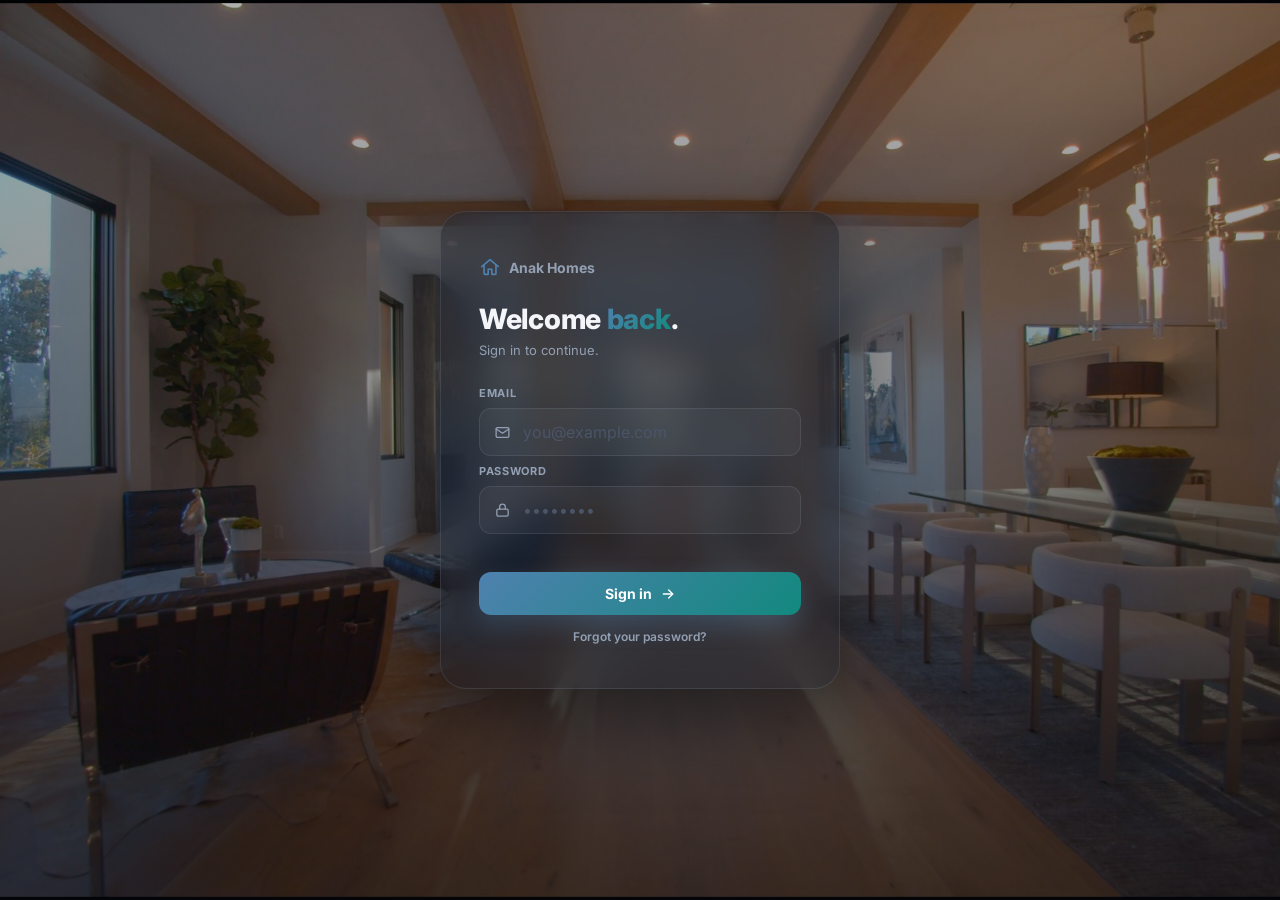
==== bookings.html @ 88d4840d "Bookings: commas while typing, status filter, 'Date booked' sort labels; dashboard: + add booking bu" ====
<!DOCTYPE html>
<html lang="en" class="auth-checking">
<head>
<meta charset="UTF-8">
<meta name="viewport" content="width=device-width, initial-scale=1.0, viewport-fit=cover">
<meta name="theme-color" content="#000000">
<title>Anak Homes — Bookings</title>
<link rel="preconnect" href="https://fonts.googleapis.com">
<link rel="preconnect" href="https://fonts.gstatic.com" crossorigin>
<link href="https://fonts.googleapis.com/css2?family=Outfit:wght@300..700&display=swap" rel="stylesheet">
<link rel="stylesheet" href="app.css?v=10">
</head>
<body>

<div class="grain" aria-hidden="true"></div>

<header class="topbar">
  <div class="topbar-beam" aria-hidden="true"></div>
  <a class="brand" href="index.html">
    <span class="brand-mark"><svg viewBox="0 0 24 24" aria-hidden="true"><path d="M3 11.5 12 4l9 7.5"/><path d="M5.5 10v9a1 1 0 0 0 1 1H10v-5.5h4V20h3.5a1 1 0 0 0 1-1v-9"/></svg></span>
    <span class="brand-text">Anak Homes</span>
  </a>
  <nav class="tnav" aria-label="Main">
    <a href="index.html">Dashboard</a>
    <a href="bookings.html" class="active" aria-current="page">Bookings</a>
    <a href="host.html">Hosts</a>
  </nav>
  <div class="topbar-right">
    <div class="profile">
      <button class="profile-btn" type="button" id="profileBtn" aria-haspopup="menu" aria-expanded="false" aria-controls="profileMenu">
        <span class="avatar" aria-hidden="true">A</span>
        <span class="profile-text"><span class="profile-role">Owner</span><span class="profile-name">Anak</span></span>
        <svg class="chev" viewBox="0 0 24 24" aria-hidden="true"><path d="M7 10l5 5 5-5"/></svg>
      </button>
      <div class="profile-menu" id="profileMenu" role="menu" hidden>
        <a href="settings.html" role="menuitem">Settings</a>
        <a href="#" role="menuitem" id="signOutLink">Sign out</a>
      </div>
    </div>
  </div>
</header>

<main class="page">
  <header class="page-head appear">
    <h1>Bookings</h1>
  </header>

    <div class="page-toolbar">
      <select class="sort-select" id="sortSelect" aria-label="Sort bookings by">
        <option value="checkin-asc">Sort: Check-in (upcoming first)</option>
        <option value="added-desc">Sort: Date booked (newest first)</option>
        <option value="added-asc">Sort: Date booked (oldest first)</option>
        <option value="guest-az">Sort: Guest name (A–Z)</option>
        <option value="amount-desc">Sort: Amount (highest first)</option>
      </select>
      <div id="monthPicker"></div>
      <label class="btn-secondary file-btn" for="importBookingsInput">
        Import from Excel (.xlsx)
        <input type="file" id="importBookingsInput" accept=".xlsx,application/vnd.openxmlformats-officedocument.spreadsheetml.sheet" hidden>
      </label>
      <button type="button" class="btn-primary" id="addBookingBtn">+ Add booking</button>
    </div>

    <div class="settings-note" id="importNote"></div>

    <div class="card" id="bookingsCard">
      <div class="card-header">
        <h2 id="tableMonthLabel">Bookings</h2>
        <div class="filter-pills" id="statusFilters" role="group" aria-label="Show bookings">
          <button type="button" class="filter-pill active" data-filter="all" aria-pressed="true">All</button>
          <button type="button" class="filter-pill" data-filter="ACTIVE" aria-pressed="false">Active</button>
          <button type="button" class="filter-pill" data-filter="UPCOMING" aria-pressed="false">Upcoming</button>
          <button type="button" class="filter-pill" data-filter="COMPLETED" aria-pressed="false">Completed</button>
          <button type="button" class="filter-pill" data-filter="DIDN'T STAY" aria-pressed="false">Didn't show up</button>
        </div>
        <button type="button" class="expand-toggle" id="expandBookingsBtn" title="Expand to full screen" aria-label="Expand to full screen">
          <svg class="expand-icon" viewBox="0 0 24 24" fill="none" stroke="currentColor" stroke-width="2" stroke-linecap="round" stroke-linejoin="round">
            <path d="M8 3H5a2 2 0 0 0-2 2v3M16 3h3a2 2 0 0 1 2 2v3M21 16v3a2 2 0 0 1-2 2h-3M8 21H5a2 2 0 0 1-2-2v-3"/>
          </svg>
          <svg class="shrink-icon" viewBox="0 0 24 24" fill="none" stroke="currentColor" stroke-width="2" stroke-linecap="round" stroke-linejoin="round" hidden>
            <path d="M9 3v4a2 2 0 0 1-2 2H3M15 3v4a2 2 0 0 0 2 2h4M21 15h-4a2 2 0 0 0-2 2v4M3 15h4a2 2 0 0 1 2 2v4"/>
          </svg>
        </button>
      </div>

      <div class="totals-panel" id="totalsPanel"></div>

      <div class="table-wrap">
        <table>
          <thead>
            <tr>
              <th>ID</th><th>Date booked</th><th>Guest</th><th>Apartment</th>
              <th>Check-in</th><th>Check-out</th><th>Total price</th><th>Host share</th>
              <th>Commission</th><th>Amount paid</th><th>Remaining</th><th>Host paid</th>
              <th>Status</th><th></th>
            </tr>
          </thead>
          <tbody id="bookingsTableBody"></tbody>
        </table>
      </div>
    </div>

</main>

<nav class="tabbar" aria-label="Main">
  <a href="index.html"><svg viewBox="0 0 24 24" aria-hidden="true"><rect x="3.5" y="3.5" width="7" height="7" rx="2"/><rect x="13.5" y="3.5" width="7" height="7" rx="2"/><rect x="3.5" y="13.5" width="7" height="7" rx="2"/><rect x="13.5" y="13.5" width="7" height="7" rx="2"/></svg><span>Dashboard</span></a>
  <a href="bookings.html" class="active" aria-current="page"><svg viewBox="0 0 24 24" aria-hidden="true"><rect x="3.5" y="5" width="17" height="15.5" rx="3"/><path d="M3.5 10h17M8 3v4M16 3v4"/><path d="M9 14.5l2 2 4-4"/></svg><span>Bookings</span></a>
  <a href="host.html"><svg viewBox="0 0 24 24" aria-hidden="true"><circle cx="12" cy="8" r="3.6"/><path d="M4.5 20a7.5 7.5 0 0 1 15 0"/></svg><span>Hosts</span></a>
  <a href="settings.html"><svg viewBox="0 0 24 24" aria-hidden="true"><path d="M4 7h9M17 7h3M4 17h3M11 17h9"/><circle cx="15" cy="7" r="2"/><circle cx="9" cy="17" r="2"/></svg><span>Settings</span></a>
</nav>

<!-- Add / Edit booking modal -->
<div class="modal-overlay" id="bookingModalOverlay">
  <div class="modal-card modal-card-wide">
    <div class="modal-header">
      <h2 id="modalTitle">Add booking</h2>
      <button type="button" class="modal-close" id="modalClose" aria-label="Close">&times;</button>
    </div>
    <form id="bookingForm">
      <div class="form-row two-col">
        <label>Guest name
          <input type="text" id="fGuest" required>
        </label>
        <label>Booking ID
          <input type="text" id="fId" readonly>
        </label>
      </div>
      <div class="form-row">
        <label>Date booked
          <input type="date" id="fDateBooked" required>
        </label>
      </div>
      <div class="form-row">
        <label>Apartment
          <input type="text" id="fApartment" list="apartmentSuggestions" autocomplete="off" placeholder="e.g. Masaki, Mikocheni 4, 108" required>
          <datalist id="apartmentSuggestions"></datalist>
        </label>
      </div>
      <div class="form-row two-col">
        <label>Check-in
          <input type="date" id="fCheckin" required>
        </label>
        <label>Check-out
          <input type="date" id="fCheckout" required>
        </label>
      </div>
      <div class="form-row two-col">
        <label>Total price (TZS)
          <input type="text" id="fTotal" inputmode="numeric" autocomplete="off" data-money required>
        </label>
        <label>Amount paid (TZS)
          <input type="text" id="fAmountPaid" inputmode="numeric" autocomplete="off" data-money required>
        </label>
      </div>
      <div class="form-row two-col">
        <label>Host share (TZS)
          <input type="text" id="fHostShare" inputmode="numeric" autocomplete="off" data-money>
        </label>
        <label>Commission (TZS)
          <input type="text" id="fCommission" inputmode="numeric" autocomplete="off" data-money>
        </label>
      </div>
      <div class="form-row two-col">
        <label>Remaining (TZS)
          <input type="text" id="fRemaining" inputmode="numeric" autocomplete="off" data-money>
        </label>
        <label>Host paid (TZS)
          <input type="text" id="fHostPaid" autocomplete="off" data-money data-money-plus placeholder="e.g. 225,000 or 225,000+185,000">
        </label>
      </div>
      <div class="form-row">
        <label class="checkbox-row">
          <input type="checkbox" id="fNoShow">
          Guest didn't show up
        </label>
      </div>
      <p class="form-hint">Status (Upcoming / Active / Completed) is set automatically from today's date vs. check-in and check-out — only a no-show needs to be flagged by hand.</p>
      <p class="form-hint">Host share and commission auto-fill at 90% / 10% of the total price — edit them if a booking needs a different split.</p>
      <div class="form-actions">
        <button type="button" class="btn-secondary" id="modalCancel">Cancel</button>
        <button type="submit" class="btn-primary">Save booking</button>
      </div>
    </form>
  </div>
</div>

<script src="supabase.min.js"></script>
<script src="supabaseClient.js?v=2"></script>
<script src="xlsx.mini.min.js"></script>
<script src="data.js?v=4"></script>
<script src="auth.js?v=2"></script>
<script src="shell.js?v=1"></script>
<script src="monthpicker.js?v=1"></script>
<script src="bookings.js?v=14"></script>
</body>
</html>
---- app.css ----
/* ---------- Anak Homes: Bookings / Hosts / Settings ----------
   Same black + gold world as the dashboard (dashboard.css): sticky top bar
   with the nav pill, Apple-Music-style tab bar on phones, smoked-glass
   cards with gold edges. Self-contained — these pages load only this
   file, not style.css. Class names match what bookings.js / host.js /
   settings.js generate. */

:root{
  --card:#0f0f0f;--card-2:#151515;--line:rgba(255,255,255,.07);
  --ink:#f4f1ea;--ink-2:#c9c4b8;--ink-3:#8e897f;
  --gold:#D2A059;--gold-bright:#F3D9A4;--gold-deep:#8C6531;
  --up:#7fc79a;--down:#e08a7a;--blue:#8fc1f0;
}
html.auth-checking body{visibility:hidden}
*{box-sizing:border-box;margin:0;padding:0}
html{background:#000;color-scheme:dark}
body{overflow-x:clip;background:#000;color:var(--ink);font-family:"Outfit",system-ui,-apple-system,"Segoe UI",sans-serif;
  -webkit-font-smoothing:antialiased;-moz-osx-font-smoothing:grayscale;min-height:100vh}
a{color:inherit;text-decoration:none}
button,input,select{font-family:inherit}
::selection{background:var(--gold);color:#000}
:focus-visible{outline:2px solid var(--gold);outline-offset:2px;border-radius:6px}
::-webkit-scrollbar{width:10px;height:10px}
::-webkit-scrollbar-track{background:transparent}
::-webkit-scrollbar-thumb{background:#262626;border-radius:20px;border:2px solid #000}
::-webkit-scrollbar-corner{background:transparent}
.sr-only{position:absolute;width:1px;height:1px;padding:0;margin:-1px;overflow:hidden;clip:rect(0 0 0 0);white-space:nowrap;border:0}

.grain{position:fixed;inset:0;z-index:100;pointer-events:none;opacity:.035;
  background-image:url("data:image/svg+xml,%3Csvg xmlns='http://www.w3.org/2000/svg' width='120' height='120'%3E%3Cfilter id='n'%3E%3CfeTurbulence type='fractalNoise' baseFrequency='0.9' numOctaves='2' stitchTiles='stitch'/%3E%3C/filter%3E%3Crect width='100%25' height='100%25' filter='url(%23n)'/%3E%3C/svg%3E")}

/* ---------- Top bar ---------- */
.topbar{position:sticky;top:0;z-index:40;display:grid;grid-template-columns:1fr auto 1fr;align-items:center;gap:20px;
  padding:16px 32px;background:linear-gradient(180deg,rgba(0,0,0,.94),rgba(0,0,0,.82));
  backdrop-filter:blur(18px) saturate(1.2);-webkit-backdrop-filter:blur(18px) saturate(1.2)}
.topbar::after{content:"";position:absolute;left:0;right:0;top:100%;height:24px;pointer-events:none;background:linear-gradient(180deg,rgba(0,0,0,.8),transparent)}
.topbar-beam{position:absolute;left:0;right:0;top:0;height:260px;overflow:hidden;pointer-events:none;z-index:-1;
  -webkit-mask-image:linear-gradient(180deg,#000,rgba(0,0,0,.5) 45%,transparent);mask-image:linear-gradient(180deg,#000,rgba(0,0,0,.5) 45%,transparent)}
.topbar-beam::before,.topbar-beam::after{content:"";position:absolute;top:-70px;height:340px;transform:skewX(-34deg);filter:blur(16px)}
.topbar-beam::before{left:56%;width:240px;background:linear-gradient(90deg,transparent,rgba(255,248,232,.14) 50%,transparent)}
.topbar-beam::after{left:65%;width:120px;background:linear-gradient(90deg,transparent,rgba(255,248,232,.07) 50%,transparent)}
.brand{justify-self:start;display:inline-flex;align-items:center;gap:12px;font-size:23px;font-weight:600;letter-spacing:-0.02em;white-space:nowrap}
.brand-mark{width:46px;height:46px;border-radius:50%;display:flex;align-items:center;justify-content:center;flex-shrink:0;
  background:rgba(210,160,89,.12);border:1px solid rgba(210,160,89,.28)}
.brand-mark svg{width:22px;height:22px;fill:none;stroke:var(--gold-bright);stroke-width:1.8;stroke-linecap:round;stroke-linejoin:round}
.tnav{display:flex;align-items:center;gap:2px;padding:4px;border-radius:999px;
  background:rgba(255,255,255,.045);border:1px solid rgba(255,255,255,.06);box-shadow:inset 0 1px 0 rgba(255,255,255,.04)}
.tnav a{padding:9px 20px;border-radius:999px;font-size:14px;color:rgba(236,232,224,.72);white-space:nowrap;transition:color .18s ease,background .18s ease}
.tnav a:hover{color:#fff;background:rgba(255,255,255,.05)}
.tnav a.active{color:#14120e;font-weight:500;background:#f3efe6;box-shadow:inset 0 1px 0 rgba(255,255,255,.6),0 4px 14px -6px rgba(0,0,0,.6)}
.topbar-right{justify-self:end;display:flex;align-items:center;gap:10px}
.profile{position:relative}
.profile-btn{display:flex;align-items:center;gap:10px;height:48px;padding:4px 14px 4px 4px;border-radius:999px;cursor:pointer;
  background:rgba(255,255,255,.045);border:1px solid rgba(255,255,255,.07);color:#fff;text-align:left;transition:background .18s ease}
.profile-btn:hover{background:rgba(255,255,255,.08)}
.avatar{width:40px;height:40px;border-radius:50%;display:inline-flex;align-items:center;justify-content:center;flex-shrink:0;
  font-size:15px;font-weight:600;color:#171207;background:linear-gradient(145deg,#F3D9A4,#C79450 60%,#8C6531)}
.profile-text{display:flex;flex-direction:column;line-height:1.15}
.profile-role{font-size:11.5px;color:rgba(236,232,224,.6)}
.profile-name{font-size:14px;font-weight:500}
.chev{width:16px;height:16px;margin-left:6px;fill:none;stroke:rgba(236,232,224,.7);stroke-width:1.8;stroke-linecap:round;stroke-linejoin:round;transition:transform .2s ease}
.profile-btn[aria-expanded="true"] .chev{transform:rotate(180deg)}
.profile-menu{position:absolute;right:0;top:calc(100% + 8px);z-index:30;min-width:180px;padding:6px;border-radius:14px;
  background:rgba(18,18,18,.94);border:1px solid rgba(255,255,255,.08);backdrop-filter:blur(18px);-webkit-backdrop-filter:blur(18px);
  box-shadow:0 18px 40px -12px rgba(0,0,0,.8)}
.profile-menu[hidden]{display:none}
.profile-menu a{display:block;padding:10px 12px;border-radius:9px;font-size:14px;color:rgba(236,232,224,.85)}
.profile-menu a:hover,.profile-menu a:focus-visible,.profile-menu a.active{background:rgba(255,255,255,.06);color:#fff}
.tabbar{display:none}

/* ---------- Page ---------- */
.page{position:relative;max-width:1440px;margin:0 auto;padding:26px 32px 64px}
.page-head{margin:4px 0 22px}
.page-head h1{font-size:30px;font-weight:500;letter-spacing:-0.02em}
.page-head p{margin-top:6px;font-size:15px;color:var(--ink-3)}
.appear{animation:in-soft .85s cubic-bezier(0.16,1,0.3,1) both;animation-delay:var(--d,0.04s)}
@keyframes in-soft{from{opacity:0;transform:translateY(14px)}to{opacity:1;transform:none}}

.card{position:relative;background:linear-gradient(180deg,var(--card-2),var(--card));border:1px solid var(--line);
  border-radius:20px;padding:20px;min-width:0;box-shadow:inset 0 1px 0 rgba(255,255,255,.035)}
.card-header{display:flex;align-items:center;justify-content:space-between;gap:12px;margin-bottom:14px}
.card-header h2{font-size:18px;font-weight:500;letter-spacing:-0.01em}
.shiny{overflow:hidden;isolation:isolate;border-color:rgba(210,160,89,.3);
  background:linear-gradient(135deg,rgba(210,160,89,.13),rgba(0,0,0,.55) 50%,rgba(210,160,89,.07)),#0b0b0b;
  box-shadow:inset 0 1px 0 rgba(255,255,255,.08)}

/* ---------- Buttons & inputs ---------- */
.btn-primary,.btn-secondary{display:inline-flex;align-items:center;justify-content:center;gap:8px;height:42px;padding:0 18px;border-radius:12px;
  font-size:14px;font-weight:500;cursor:pointer;white-space:nowrap;transition:transform .15s ease,filter .2s ease,border-color .2s ease,background .2s ease,color .2s ease}
.btn-primary{position:relative;overflow:hidden;isolation:isolate;color:#1a1409;border:1px solid rgba(243,217,164,.6);
  background:linear-gradient(180deg,#F3D9A4 0%,#D2A059 48%,#A87A3E 100%);box-shadow:inset 0 1px 0 rgba(255,255,255,.55)}
.btn-primary::after{content:"";position:absolute;inset:0;z-index:-1;background:linear-gradient(115deg,transparent 20%,rgba(255,255,255,.45) 48%,transparent 76%);
  transform:translateX(-130%);transition:transform .65s ease}
.btn-primary:hover{transform:translateY(-1px);box-shadow:inset 0 1px 0 rgba(255,255,255,.7),0 10px 22px -10px rgba(210,160,89,.55)}
.btn-primary:hover::after{transform:translateX(130%)}
.btn-primary:active{transform:none}
.btn-primary:disabled{opacity:.6;cursor:default;transform:none}
.btn-secondary{color:#e6ddc9;border:1px solid rgba(210,160,89,.3);
  background:linear-gradient(135deg,rgba(210,160,89,.1),rgba(0,0,0,.4) 50%,rgba(210,160,89,.06))}
.btn-secondary:hover{border-color:rgba(230,200,140,.6);color:#fff}
.btn-danger{color:var(--down);border-color:rgba(224,138,122,.35);background:rgba(224,138,122,.06)}
.btn-danger:hover{color:#fff;border-color:var(--down);background:rgba(224,138,122,.18)}
.file-btn{position:relative}

input[type=text],input[type=email],input[type=password],input[type=number],input[type=date],select,.sort-select,.export-month-select{
  height:44px;width:100%;padding:0 14px;border-radius:12px;font-size:14.5px;color:var(--ink);
  background:rgba(255,255,255,.04);border:1px solid rgba(255,255,255,.1);transition:border-color .18s ease,background .18s ease,box-shadow .18s ease}
input:focus,select:focus{outline:none;border-color:rgba(210,160,89,.6);background:rgba(255,255,255,.06);box-shadow:0 0 0 3px rgba(210,160,89,.14)}
input[readonly]{color:var(--ink-3)}
input::placeholder{color:#7d776d}
/* iPhone gives date inputs a wide built-in minimum width, which made two
   side-by-side dates overlap; let them shrink to their column instead. */
input[type=date]{-webkit-appearance:none;appearance:none;display:block;min-width:0;max-width:100%;text-align:left}
input[type=date]::-webkit-date-and-time-value{text-align:left;margin:0}
.form-row label{min-width:0}
input[type=date]::-webkit-calendar-picker-indicator{filter:invert(.8) sepia(.4) saturate(2) hue-rotate(5deg);cursor:pointer}
select,.sort-select,.export-month-select{appearance:none;-webkit-appearance:none;padding-right:38px;cursor:pointer;
  background-image:url("data:image/svg+xml,%3Csvg xmlns='http://www.w3.org/2000/svg' viewBox='0 0 24 24' fill='none' stroke='%23D2A059' stroke-width='2' stroke-linecap='round' stroke-linejoin='round'%3E%3Cpath d='M7 10l5 5 5-5'/%3E%3C/svg%3E");
  background-repeat:no-repeat;background-position:right 12px center;background-size:16px}
select option{background:#151515;color:var(--ink)}
input[type=checkbox]{width:17px;height:17px;accent-color:var(--gold);cursor:pointer}

/* ---------- Bookings toolbar ---------- */
.page-toolbar{display:flex;align-items:center;gap:10px;flex-wrap:wrap;margin-bottom:14px}
.page-toolbar .sort-select{width:auto;min-width:260px}
.page-toolbar > .btn-primary{margin-left:auto}
/* ---------- Month picker (monthpicker.js) ---------- */
.month-picker{position:relative}
.month-picker-btn{display:flex;align-items:center;gap:8px;height:44px;padding:0 12px 0 14px;border-radius:999px;cursor:pointer;
  font:inherit;font-size:14px;font-weight:500;color:var(--ink);background:rgba(255,255,255,.045);border:1px solid rgba(255,255,255,.07);transition:background .18s ease,border-color .18s ease}
.month-picker-btn:hover{background:rgba(255,255,255,.08)}
.month-picker.open .month-picker-btn{border-color:rgba(210,160,89,.5)}
.month-picker-btn svg{fill:none;stroke-linecap:round;stroke-linejoin:round;flex-shrink:0}
.mp-cal{width:17px;height:17px;stroke:var(--gold);stroke-width:1.6}
.month-picker-chevron{width:16px;height:16px;stroke:rgba(236,232,224,.7);stroke-width:1.8;transition:transform .2s ease}
.month-picker.open .month-picker-chevron{transform:rotate(180deg)}
.month-picker-menu{display:none;position:absolute;top:calc(100% + 8px);right:0;z-index:35;width:268px;padding:10px;border-radius:18px;
  background:rgba(20,20,20,.96);border:1px solid rgba(210,160,89,.28);backdrop-filter:blur(20px);-webkit-backdrop-filter:blur(20px);
  box-shadow:0 24px 50px -16px rgba(0,0,0,.95);transform-origin:85% 0;animation:mp-in .2s cubic-bezier(.16,1,.3,1)}
.month-picker.open .month-picker-menu{display:block}
@keyframes mp-in{from{opacity:0;transform:translateY(-6px) scale(.97)}to{opacity:1;transform:none}}
.mp-all{width:100%;height:38px;margin-bottom:8px;border-radius:12px;cursor:pointer;font:inherit;font-size:13.5px;font-weight:500;
  color:var(--ink-2);background:rgba(255,255,255,.05);border:1px solid rgba(255,255,255,.08)}
.mp-all:hover{color:#fff;background:rgba(255,255,255,.08)}
.mp-all.active{color:#1a1409;background:linear-gradient(145deg,#F3D9A4,#C99550 60%,#A87A3E);border-color:transparent}
.mp-year{display:flex;align-items:center;justify-content:space-between;margin-bottom:6px;padding:0 2px}
.mp-year-label{font-size:15px;font-weight:600;font-variant-numeric:tabular-nums}
.mp-nav{width:30px;height:30px;border-radius:50%;display:flex;align-items:center;justify-content:center;cursor:pointer;
  color:var(--ink-2);background:rgba(255,255,255,.05);border:1px solid rgba(255,255,255,.08)}
.mp-nav:hover{color:var(--gold-bright);border-color:rgba(210,160,89,.5)}
.mp-nav svg{width:14px;height:14px;fill:none;stroke:currentColor;stroke-width:2;stroke-linecap:round;stroke-linejoin:round}
.mp-grid{display:grid;grid-template-columns:repeat(3,minmax(0,1fr));gap:4px}
.month-picker-item{height:42px;border:0;border-radius:11px;cursor:pointer;font:inherit;font-size:13.5px;font-weight:500;
  color:var(--ink-2);background:transparent;display:flex;flex-direction:column;align-items:center;justify-content:center;gap:3px}
.month-picker-item:hover{background:rgba(255,255,255,.06);color:#fff}
.month-picker-item.has-data::after{content:"";width:4px;height:4px;border-radius:50%;background:var(--gold)}
.month-picker-item.active{color:#1a1409;background:linear-gradient(145deg,#F3D9A4,#C99550 60%,#A87A3E)}
.month-picker-item.active.has-data::after{background:#1a1409}

.settings-note{font-size:13.5px;color:var(--up);margin-bottom:12px}
.settings-note:empty{display:none}
.settings-note.error{color:var(--down)}

/* ---------- Bookings card + totals + table ---------- */
.expand-toggle{width:38px;height:38px;flex-shrink:0;display:flex;align-items:center;justify-content:center;border-radius:50%;cursor:pointer;
  color:var(--ink-2);background:rgba(255,255,255,.05);border:1px solid rgba(255,255,255,.09);transition:color .15s ease,border-color .15s ease}
.expand-toggle:hover{color:var(--gold-bright);border-color:rgba(210,160,89,.5)}
.expand-toggle svg{width:16px;height:16px}

.totals-panel{margin-bottom:16px}
.totals-panel-header{display:flex;align-items:baseline;gap:12px;flex-wrap:wrap;margin-bottom:12px}
.totals-panel-title{font-size:14px;font-weight:500;color:var(--ink-2)}
.totals-panel-sub{font-size:12.5px;color:var(--gold)}
.totals-grid{display:grid;grid-template-columns:repeat(6,minmax(0,1fr));gap:10px}
.total-chip{position:relative;overflow:hidden;padding:12px 14px;border-radius:14px;border:1px solid rgba(210,160,89,.24);
  background:linear-gradient(135deg,rgba(210,160,89,.11),rgba(0,0,0,.55) 50%,rgba(210,160,89,.06)),#0b0b0b;box-shadow:inset 0 1px 0 rgba(255,255,255,.06)}
.total-chip-top{display:flex;align-items:center;gap:8px}
.total-chip-icon{width:26px;height:26px;border-radius:50%;display:flex;align-items:center;justify-content:center;flex-shrink:0;
  color:var(--gold-bright);background:rgba(210,160,89,.14)}
.total-chip-icon svg{width:14px;height:14px;fill:none;stroke:currentColor;stroke-width:1.8;stroke-linecap:round;stroke-linejoin:round}
.total-chip-label{font-size:12.5px;color:var(--ink-3);white-space:nowrap;overflow:hidden;text-overflow:ellipsis}
.total-chip-value{margin-top:8px;font-size:17px;font-weight:600;letter-spacing:-0.01em;font-variant-numeric:tabular-nums;white-space:nowrap}
.total-chip.c-commission .total-chip-value{color:var(--gold-bright)}
.total-chip.owed{border-color:rgba(224,138,122,.4)}
.total-chip.owed .total-chip-icon{color:var(--down);background:rgba(224,138,122,.14)}
.total-chip.owed .total-chip-value{color:var(--down)}

.table-wrap{overflow:auto;max-height:62vh;margin:0 -20px -20px;border-radius:0 0 20px 20px;border-top:1px solid rgba(210,160,89,.18);
  background:#0d0d0d;overscroll-behavior:contain}
table{width:100%;border-collapse:collapse;font-size:13.5px}
th{position:sticky;top:0;z-index:1;text-align:left;font-weight:400;font-size:12px;color:var(--ink-3);white-space:nowrap;
  padding:11px 12px;background:#121212;border-bottom:1px solid var(--line)}
td{padding:11px 12px;border-bottom:1px solid rgba(255,255,255,.045);white-space:nowrap;color:var(--ink-2);font-variant-numeric:tabular-nums}
th:first-child,td:first-child{padding-left:20px}
th:last-child,td:last-child{padding-right:20px}
tbody tr:last-child td{border-bottom:0}
tbody tr:hover td{background:rgba(255,255,255,.025)}
td .mini-avatar{margin-right:10px;vertical-align:middle}
.mini-avatar{width:28px;height:28px;border-radius:50%;flex-shrink:0;display:inline-flex;align-items:center;justify-content:center;
  font-size:12px;font-weight:600;color:var(--gold-bright);background:rgba(210,160,89,.14);border:1px solid rgba(210,160,89,.22)}
td.amount-owed{color:var(--down);font-weight:500}
.checkin-empty{text-align:center;color:var(--ink-3);padding:36px 20px!important}
.status{display:inline-block;font-size:11.5px;font-weight:500;padding:3px 9px;border-radius:999px;white-space:nowrap}
.status.upcoming{color:var(--gold-bright);background:rgba(210,160,89,.13)}
.status.processed{color:var(--blue);background:rgba(127,178,229,.14)}
.status.delivered{color:var(--up);background:rgba(127,199,154,.13)}
.status.cancelled{color:var(--down);background:rgba(224,138,122,.12)}
.row-actions{display:flex;align-items:center;gap:6px}
.row-edit-btn,.row-delete-btn{width:32px;height:32px;border-radius:50%;display:inline-flex;align-items:center;justify-content:center;cursor:pointer;
  color:var(--ink-3);background:rgba(255,255,255,.04);border:1px solid rgba(255,255,255,.08);transition:color .15s ease,border-color .15s ease,background .15s ease}
.row-edit-btn svg,.row-delete-btn svg{width:15px;height:15px}
.row-edit-btn:hover{color:var(--gold-bright);border-color:rgba(210,160,89,.5)}
.row-delete-btn:hover{color:var(--down);border-color:rgba(224,138,122,.5);background:rgba(224,138,122,.1)}
.row-actions .btn-secondary{height:32px;padding:0 12px;font-size:12.5px;border-radius:999px}

/* Full-screen table */
/* Above the top bar (40), below modals (50); the table area takes the
   rest of the height and scrolls inside itself. */
.card.is-maximized{position:fixed;inset:16px;z-index:45;display:flex;flex-direction:column;overflow:hidden;background:#0b0b0b;
  box-shadow:0 30px 80px -10px rgba(0,0,0,.95)}
.card.is-maximized .table-wrap{flex:1 1 auto;min-height:0;max-height:none}
body.has-maximized-card .tabbar,body.has-maximized-card .trash-fab{display:none}
.card.is-maximized .page-toolbar{padding-bottom:14px;margin-bottom:14px;border-bottom:1px solid var(--line)}
.card.is-maximized .settings-note:empty{display:none}
body.has-maximized-card{overflow:hidden}

/* ---------- Trash ---------- */
.trash-fab{position:fixed;right:24px;bottom:24px;z-index:30;width:54px;height:54px;border-radius:50%;cursor:pointer;
  display:flex;align-items:center;justify-content:center;color:var(--ink-2);border:1px solid rgba(210,160,89,.3);
  background:linear-gradient(135deg,rgba(210,160,89,.13),rgba(0,0,0,.6) 50%,rgba(210,160,89,.07)),#0b0b0b;
  box-shadow:0 14px 30px -10px rgba(0,0,0,.9),inset 0 1px 0 rgba(255,255,255,.08);transition:color .15s ease,transform .15s ease,border-color .15s ease}
.trash-fab:hover{color:var(--down);border-color:rgba(224,138,122,.5);transform:translateY(-2px)}
.trash-fab svg{width:22px;height:22px}
.trash-fab-count{position:absolute;top:-4px;right:-4px;min-width:20px;height:20px;padding:0 5px;border-radius:10px;
  display:flex;align-items:center;justify-content:center;font-size:11px;font-weight:700;color:#1a1409;background:var(--gold)}
.trash-fab-count[hidden]{display:none}

/* ---------- Modals ---------- */
.modal-overlay{display:none;position:fixed;inset:0;z-index:80;align-items:center;justify-content:center;padding:20px;
  background:rgba(0,0,0,.6);backdrop-filter:blur(8px);-webkit-backdrop-filter:blur(8px)}
.modal-overlay.show{display:flex;animation:fade-in .2s ease}
@keyframes fade-in{from{opacity:0}to{opacity:1}}
.modal-card{width:100%;max-width:460px;max-height:calc(100vh - 40px);max-height:calc(100dvh - 40px);overflow:auto;padding:22px 24px 24px;border-radius:22px;
  background:linear-gradient(180deg,#171717,#0e0e0e);border:1px solid rgba(210,160,89,.25);
  box-shadow:0 40px 90px -20px rgba(0,0,0,1),inset 0 1px 0 rgba(255,255,255,.05);animation:pop-in .26s cubic-bezier(.16,1,.3,1)}
@keyframes pop-in{from{opacity:0;transform:translateY(10px) scale(.98)}to{opacity:1;transform:none}}
.modal-card-wide{max-width:720px}
.modal-header{display:flex;align-items:center;justify-content:space-between;gap:12px;margin-bottom:16px}
.modal-header h2{font-size:20px;font-weight:500;letter-spacing:-0.01em}
.modal-close{width:34px;height:34px;border-radius:50%;cursor:pointer;font-size:20px;line-height:1;color:var(--ink-2);
  background:rgba(255,255,255,.06);border:1px solid var(--line)}
.modal-close:hover{color:#fff;background:rgba(255,255,255,.1)}
.modal-card .table-wrap{margin:12px -24px -24px;max-height:50vh}
.modal-card th:first-child,.modal-card td:first-child{padding-left:24px}

.form-row{margin-bottom:14px}
.form-row.two-col{display:grid;grid-template-columns:minmax(0,1fr) minmax(0,1fr);gap:14px}
.form-row label{display:flex;flex-direction:column;gap:7px;font-size:12.5px;color:var(--ink-3)}
.checkbox-row{flex-direction:row!important;align-items:center;gap:10px!important;font-size:14px!important;color:var(--ink-2)!important;cursor:pointer}
.form-hint{font-size:12.5px;line-height:1.5;color:var(--ink-3);margin-bottom:8px}
.form-actions{display:flex;justify-content:flex-end;gap:10px;margin-top:18px}
.form-actions-inline{display:flex;align-items:center;gap:10px;flex-wrap:wrap;margin-top:14px}

/* ---------- Hosts (card style from the owner's reference) ----------
   Borderless dark cards with a notch cut out of the top-right corner that
   holds round action buttons; a house photo, big name, and a footer of
   small tags on the left and an activity dot-meter on the right. */
.hosts-head{display:flex;align-items:center;gap:12px;flex-wrap:wrap;margin-bottom:18px}
.section-pill{display:inline-flex;align-items:center;gap:8px;height:44px;padding:0 18px;border-radius:999px;font-size:19px;font-weight:500;
  border:1px solid rgba(210,160,89,.55)}
.section-pill span{color:var(--gold-bright)}
.new-pill{display:inline-flex;align-items:center;gap:9px;height:40px;padding:0 16px 0 5px;border-radius:999px;cursor:pointer;
  font-size:14px;font-weight:500;color:#14120e;background:#f3efe6;border:0;transition:transform .15s ease,background .15s ease}
.new-pill:hover{background:#fff;transform:translateY(-1px)}
.new-pill-plus{width:30px;height:30px;border-radius:50%;display:flex;align-items:center;justify-content:center;font-size:18px;
  border:1.5px solid rgba(20,18,14,.4)}
.filter-pills{display:flex;gap:6px;flex-wrap:wrap;margin-left:auto}
.filter-pill{height:38px;padding:0 16px;border-radius:999px;cursor:pointer;font-size:13.5px;color:var(--ink-2);
  background:transparent;border:1px solid rgba(255,255,255,.14);transition:background .15s ease,color .15s ease,border-color .15s ease}
.filter-pill:hover{color:#fff;border-color:rgba(255,255,255,.3)}
.filter-pill.active{color:#14120e;background:#f3efe6;border-color:#f3efe6;font-weight:500}
#bookingsCard .card-header{flex-wrap:wrap}
#bookingsCard .filter-pill{height:34px;padding:0 14px;font-size:13px;white-space:nowrap}

.host-grid{display:grid;grid-template-columns:repeat(auto-fill,minmax(300px,1fr));gap:16px}
.host-empty{grid-column:1 / -1;padding:40px 0;text-align:center;color:var(--ink-3)}
.host-card{--r:22px;position:relative;padding:20px 20px 18px;border-radius:var(--r);cursor:pointer;text-align:left;
  background:linear-gradient(160deg,#1c1b19 0%,#141414 55%,#121110 100%);
  box-shadow:inset 0 1px 0 rgba(255,255,255,.05);transition:transform .25s cubic-bezier(.16,1,.3,1),box-shadow .25s ease}
.host-card:focus-visible{outline:2px solid var(--gold);outline-offset:3px}
.host-card:focus,.host-card.show{transform:translateY(-4px);z-index:10;box-shadow:inset 0 1px 0 rgba(255,255,255,.07),0 22px 40px -20px rgba(210,160,89,.45)}
@media (hover:hover) and (pointer:fine){
  .host-card:hover{transform:translateY(-4px);z-index:10;box-shadow:inset 0 1px 0 rgba(255,255,255,.07),0 22px 40px -20px rgba(210,160,89,.45)}
}
/* The notch: a page-coloured block in the corner with concave curves on
   both sides, so the card looks cut away around the buttons. */
.host-notch{position:absolute;top:0;right:0;display:flex;gap:5px;padding:0 0 7px 7px;background:#000;border-bottom-left-radius:var(--r)}
.host-notch::before,.host-notch::after{content:"";position:absolute;width:var(--r);height:var(--r);
  background:radial-gradient(circle at 0 100%,transparent calc(var(--r) - .5px),#000 var(--r))}
.host-notch::before{top:0;right:100%}
.host-notch::after{top:100%;right:0}
.host-open,.host-delete-btn{width:34px;height:34px;border-radius:50%;display:flex;align-items:center;justify-content:center;flex-shrink:0;
  color:var(--ink-2);background:transparent;border:1.5px solid rgba(255,255,255,.22);transition:color .15s ease,border-color .15s ease,background .15s ease,transform .2s ease}
.host-open svg,.host-delete-btn svg{width:14px;height:14px;fill:none;stroke:currentColor;stroke-width:1.8;stroke-linecap:round;stroke-linejoin:round}
.host-card:hover .host-open,.host-card:focus .host-open{color:#1a1409;background:var(--gold);border-color:var(--gold);transform:rotate(45deg)}
.host-delete-btn{position:static;cursor:pointer;font-size:inherit;opacity:1}
.host-delete-btn:hover{color:#1a1409;background:var(--down);border-color:var(--down)}

.host-photo{display:block;width:52px;height:52px;border-radius:50%;object-fit:cover;background:#222;
  box-shadow:0 0 0 2px #0b0b0b,0 0 0 3.5px rgba(210,160,89,.55)}
.host-name{margin-top:16px;font-size:23px;font-weight:500;letter-spacing:-0.02em;line-height:1.15}
.host-sub{margin-top:4px;font-size:12.5px;color:var(--ink-3)}
.host-foot{display:flex;justify-content:space-between;align-items:flex-end;gap:10px;margin-top:22px}
.host-foot-col{display:flex;flex-direction:column;gap:7px;min-width:0}
.host-foot-col.right{align-items:flex-end;flex-shrink:0}
.host-foot-label{display:inline-flex;align-items:center;gap:4px;font-size:12px;color:var(--ink-3)}
.host-level svg{width:13px;height:13px;fill:var(--gold);stroke:none}
.host-level.busy{color:var(--gold-bright)}
.host-tags{display:flex;gap:5px;flex-wrap:wrap}
.host-tag{padding:3px 9px;border-radius:999px;font-size:11.5px;font-weight:500;white-space:nowrap;font-variant-numeric:tabular-nums;
  color:var(--ink-2);background:rgba(255,255,255,.07)}
.host-tag.owed{color:var(--down);background:rgba(224,138,122,.13)}
.host-dots{display:flex;gap:4px;padding:3px 7px;border-radius:999px;background:rgba(255,255,255,.06)}
.host-dots i{width:9px;height:9px;border-radius:50%;background:rgba(255,255,255,.14)}
.host-dots i.on{background:linear-gradient(145deg,#F3D9A4,#C99550)}
.host-dots i.on:nth-child(n+4){background:linear-gradient(145deg,#ffe2a8,#e0a040)}
.host-popup{position:absolute;top:calc(100% + 10px);left:50%;width:240px;max-width:calc(100vw - 40px);padding:14px 16px;text-align:left;
  border-radius:16px;background:rgba(20,20,20,.96);border:1px solid rgba(210,160,89,.25);box-shadow:0 24px 50px -16px rgba(0,0,0,.95);
  backdrop-filter:blur(18px);-webkit-backdrop-filter:blur(18px);
  opacity:0;visibility:hidden;pointer-events:none;transform:translate(-50%,6px);transition:opacity .15s ease,transform .15s ease;z-index:30}
.host-card:focus .host-popup,.host-card.show .host-popup{opacity:1;visibility:visible;transform:translate(-50%,0);pointer-events:auto}
@media (hover:hover) and (pointer:fine){.host-card:hover .host-popup{opacity:1;visibility:visible;transform:translate(-50%,0);pointer-events:auto}}
.host-popup-title{font-size:15px;font-weight:500;margin-bottom:8px}
.host-popup-row{display:flex;justify-content:space-between;gap:10px;padding:4px 0;font-size:12.5px;color:var(--ink-3)}
.host-popup-row span:last-child{color:var(--ink);font-weight:500;text-align:right;font-variant-numeric:tabular-nums}
.host-popup-total{margin-top:8px;padding-top:9px;border-top:1px solid rgba(255,255,255,.07);font-size:13px;font-weight:600;color:var(--gold-bright);text-align:right}

.hcal-nav{display:flex;align-items:center;justify-content:space-between;margin-bottom:14px}
.hcal-nav-btn{width:34px;height:34px;border-radius:50%;display:flex;align-items:center;justify-content:center;cursor:pointer;
  color:var(--ink-2);background:rgba(255,255,255,.05);border:1px solid var(--line)}
.hcal-nav-btn:hover{color:var(--gold-bright);border-color:rgba(210,160,89,.5)}
.hcal-nav-btn svg{width:15px;height:15px}
.hcal-month-label{font-size:16px;font-weight:500}
.hcal-weekdays{display:grid;grid-template-columns:repeat(7,1fr);margin-bottom:6px}
.hcal-weekdays span{text-align:center;font-size:11.5px;color:var(--ink-3)}
.hcal-grid{display:grid;grid-template-columns:repeat(7,1fr);gap:5px}
.hcal-cell{position:relative;aspect-ratio:1;display:flex;align-items:center;justify-content:center;border-radius:10px;font-size:13px;
  color:var(--ink-2);background:rgba(255,255,255,.025)}
.hcal-cell.empty{visibility:hidden}
.hcal-cell.has-guest{color:#1a1409;font-weight:600;background:linear-gradient(145deg,#F3D9A4,#C99550 60%,#A87A3E)}
.hcal-cell.today{outline:1.5px solid var(--gold);outline-offset:-1.5px}
.hcal-dot{position:absolute;bottom:4px;width:4px;height:4px;border-radius:50%;background:#1a1409}
.hcal-summary{margin-top:14px;padding-top:12px;border-top:1px solid var(--line);font-size:13px;color:var(--ink-3);text-align:center}

/* ---------- Settings ---------- */
.settings-grid{display:grid;grid-template-columns:repeat(2,minmax(0,1fr));gap:16px}
.settings-card{padding:24px}
.settings-card-wide{grid-column:1 / -1}
.settings-card-header{display:flex;align-items:center;justify-content:space-between;gap:12px}
.settings-card-title{font-size:19px;font-weight:500;letter-spacing:-0.01em}
.settings-card-desc{margin-top:8px;font-size:14px;line-height:1.55;color:var(--ink-3);max-width:70ch}
.settings-card-desc span{color:var(--ink)}
.settings-card form{margin-top:18px;max-width:640px}
.security-status{font-size:12px;font-weight:500;padding:4px 10px;border-radius:999px;color:var(--ink-3);background:rgba(255,255,255,.06)}
.security-status.on{color:var(--up);background:rgba(127,199,154,.13)}
.security-error{min-height:18px;font-size:13px;color:var(--down)}
.export-month-select{width:auto;min-width:180px}
.fresh-label{font-size:14px;color:var(--ink-2)}
#freshCount{margin-top:12px;color:var(--ink-2)}
.settings-card .table-wrap{margin:18px -24px -24px;max-height:360px}
.settings-card th:first-child,.settings-card td:first-child{padding-left:24px}
.trash-count{font-size:12px;font-weight:500;padding:4px 10px;border-radius:999px;color:var(--gold-bright);background:rgba(210,160,89,.13)}
.trash-count:empty{display:none}

/* ---------- Responsive ---------- */
@media (max-width:1180px){
  .totals-grid{grid-template-columns:repeat(3,minmax(0,1fr))}
  .topbar{grid-template-columns:auto 1fr auto}
  .tnav{justify-self:center}
  .tnav a{padding:9px 14px}
  .profile-text{display:none}
  .profile-btn{padding:4px 10px 4px 4px}
  .chev{margin-left:0}
}
@media (max-width:760px){
  .topbar{grid-template-columns:auto 1fr;padding:12px 16px;gap:12px}
  .tnav,.brand-text,.topbar .chev{display:none}
  .brand-mark{width:40px;height:40px}
  .profile-btn{height:42px;padding:3px}
  .avatar{width:34px;height:34px;font-size:14px}
  .page{padding:18px 16px calc(110px + env(safe-area-inset-bottom))}
  .page-head h1{font-size:25px}
  .page-head p{font-size:14px}
  .settings-grid{grid-template-columns:1fr}
  .form-row.two-col{grid-template-columns:1fr}
  .page-toolbar{flex-direction:column;align-items:stretch}
  .page-toolbar .sort-select,.page-toolbar .month-picker-btn,.page-toolbar > .btn-primary,.page-toolbar .file-btn{width:100%;margin-left:0}
  .month-picker-menu{left:0;right:auto}
  .totals-grid{grid-template-columns:repeat(2,minmax(0,1fr))}
  .filter-pills{margin-left:0;width:100%}
  #statusFilters{order:3;flex-wrap:nowrap;overflow-x:auto;scrollbar-width:none;margin:0 -2px;padding:0 2px}
  #statusFilters::-webkit-scrollbar{display:none}
  .host-grid{grid-template-columns:1fr}
  .trash-fab{bottom:calc(92px + env(safe-area-inset-bottom));right:18px}
  .card.is-maximized{inset:8px;overflow-y:auto}
  .card.is-maximized .table-wrap{flex:none;min-height:60vh}

  .tabbar{display:grid;grid-template-columns:repeat(4,1fr);position:fixed;z-index:60;left:14px;right:14px;
    bottom:calc(12px + env(safe-area-inset-bottom));padding:6px;border-radius:30px;
    background:rgba(24,24,24,.78);border:1px solid rgba(255,255,255,.09);
    backdrop-filter:blur(24px) saturate(1.4);-webkit-backdrop-filter:blur(24px) saturate(1.4);
    box-shadow:0 14px 34px -10px rgba(0,0,0,.9),inset 0 1px 0 rgba(255,255,255,.06)}
  .tabbar a{display:flex;flex-direction:column;align-items:center;justify-content:center;gap:3px;min-height:52px;border-radius:24px;
    font-size:10.5px;font-weight:500;color:rgba(236,232,224,.6);-webkit-tap-highlight-color:transparent;transition:color .18s ease,background .18s ease}
  .tabbar svg{width:23px;height:23px;fill:none;stroke:currentColor;stroke-width:1.6;stroke-linecap:round;stroke-linejoin:round}
  .tabbar a.active{color:var(--gold-bright);background:rgba(255,255,255,.08)}
}
/* Phone: the booking form is a compact bottom sheet. Two fields per row,
   help text hidden, and Cancel / Save pinned to the bottom of the sheet so
   they're always reachable — never under the browser bar or the tab bar. */
@media (max-width:760px){
  body:has(.modal-overlay.show) .tabbar{display:none}
  .modal-overlay{align-items:flex-end;padding:0}
  .modal-card{max-width:none;border-radius:22px 22px 0 0;padding:16px 16px 0;
    max-height:calc(100vh - 12px);max-height:calc(100dvh - 12px);animation:sheet-up .28s cubic-bezier(.16,1,.3,1)}
  @keyframes sheet-up{from{transform:translateY(40px);opacity:0}to{transform:none;opacity:1}}
  .modal-card::before{content:"";display:block;width:40px;height:4px;margin:0 auto 12px;border-radius:2px;background:rgba(255,255,255,.18)}
  .modal-header{margin-bottom:10px}
  .modal-header h2{font-size:18px}
  .modal-card .form-row{margin-bottom:10px}
  .modal-card .form-row.two-col{grid-template-columns:minmax(0,1fr) minmax(0,1fr);gap:10px}
  .modal-card .form-row label{font-size:11.5px;gap:5px}
  .modal-card input[type=text],.modal-card input[type=number],.modal-card input[type=date]{height:42px;padding:0 10px;font-size:16px}
  .modal-card form .form-hint{display:none}
  .modal-card .form-actions{position:sticky;bottom:0;z-index:2;margin:8px -16px 0;padding:12px 16px calc(12px + env(safe-area-inset-bottom));
    background:linear-gradient(180deg,rgba(14,14,14,0),#0e0e0e 28%)}
  .modal-card .form-actions button{flex:1;height:48px}
  .modal-card > .table-wrap{margin:12px -16px 0}
}

@media (prefers-reduced-motion:reduce){
  *,*::before,*::after{transition:none!important;animation:none!important}
}
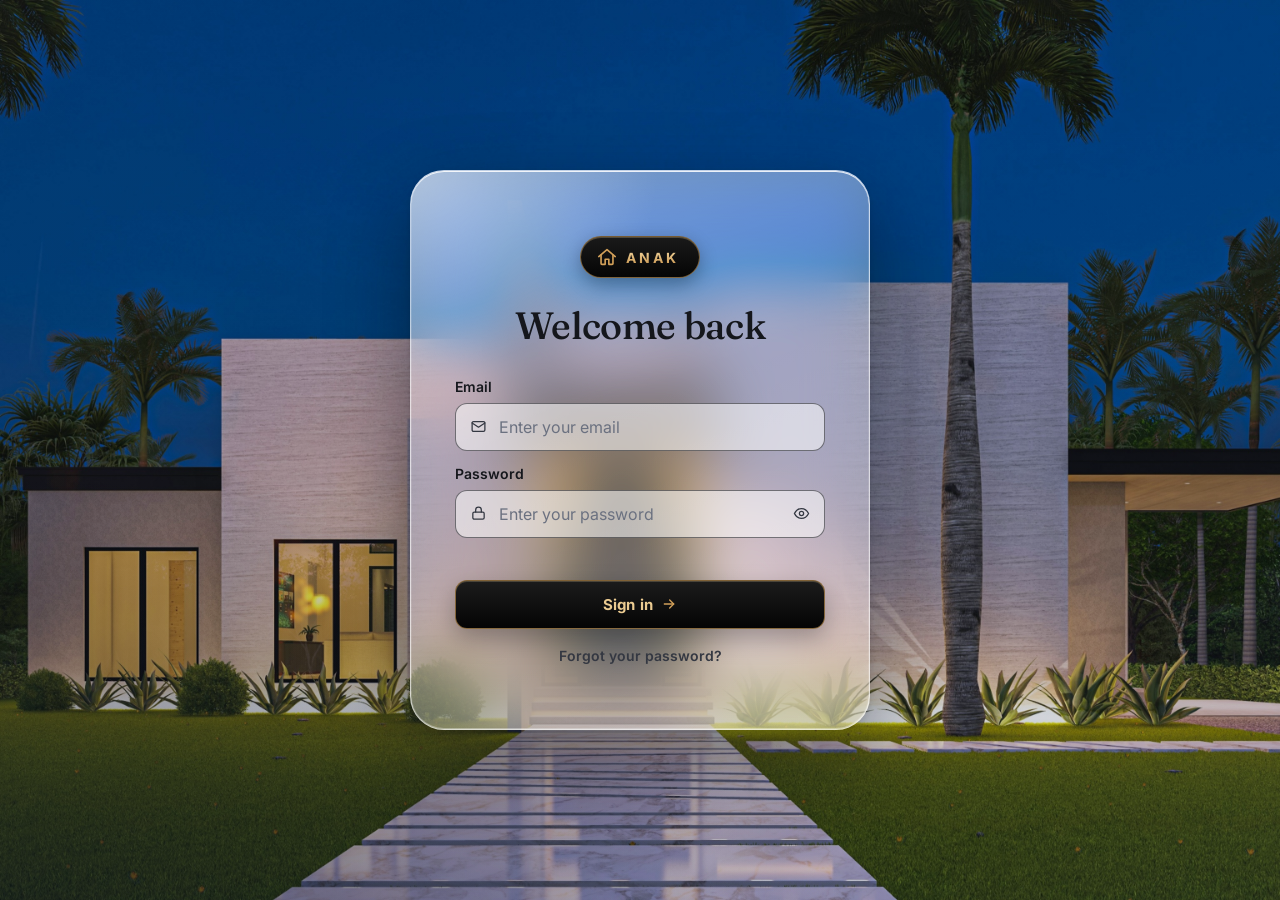
==== commit b4e92e6f: "Phone: the menu bar can tuck into a corner icon Co-Authored-By: Claude Opus 5.5 <noreply@anthropic.c" ====
--- a/bookings.html
+++ b/bookings.html
@@ -8,7 +8,7 @@
 <link rel="preconnect" href="https://fonts.googleapis.com">
 <link rel="preconnect" href="https://fonts.gstatic.com" crossorigin>
 <link href="https://fonts.googleapis.com/css2?family=Outfit:wght@300..700&display=swap" rel="stylesheet">
-<link rel="stylesheet" href="app.css?v=10">
+<link rel="stylesheet" href="app.css?v=12">
 </head>
 <body>
 
@@ -108,6 +108,7 @@
   <a href="host.html"><svg viewBox="0 0 24 24" aria-hidden="true"><circle cx="12" cy="8" r="3.6"/><path d="M4.5 20a7.5 7.5 0 0 1 15 0"/></svg><span>Hosts</span></a>
   <a href="settings.html"><svg viewBox="0 0 24 24" aria-hidden="true"><path d="M4 7h9M17 7h3M4 17h3M11 17h9"/><circle cx="15" cy="7" r="2"/><circle cx="9" cy="17" r="2"/></svg><span>Settings</span></a>
 </nav>
+<script src="tabbar.js?v=1"></script>
 
 <!-- Add / Edit booking modal -->
 <div class="modal-overlay" id="bookingModalOverlay">
--- a/app.css
+++ b/app.css
@@ -441,3 +441,26 @@
 @media (prefers-reduced-motion:reduce){
   *,*::before,*::after{transition:none!important;animation:none!important}
 }
+
+/* ---------- Phone tab bar: tuck away into a corner icon (tabbar.js) ---------- */
+.tabbar-hide,.tabbar-fab{display:none}
+@media (max-width:760px){
+  .tabbar{grid-template-columns:repeat(4,1fr) 40px;transform-origin:calc(100% - 26px) 50%;
+    transition:transform .38s cubic-bezier(.16,1,.3,1),opacity .25s ease}
+  .tabbar-hide{display:grid;place-items:center;align-self:center;width:34px;height:34px;margin-left:2px;border-radius:50%;
+    border:1px solid rgba(210,160,89,.35);background:rgba(255,255,255,.05);color:var(--gold-bright);cursor:pointer;-webkit-tap-highlight-color:transparent}
+  .tabbar-hide svg,.tabbar-fab svg{width:18px;height:18px;fill:none;stroke:currentColor;stroke-width:1.8;stroke-linecap:round;stroke-linejoin:round}
+  .tabbar-hide:active,.tabbar-fab:active{transform:scale(.92)}
+  .tabbar-fab{display:grid;place-items:center;position:fixed;z-index:61;right:16px;bottom:calc(14px + env(safe-area-inset-bottom));
+    width:54px;height:54px;border-radius:50%;cursor:pointer;color:var(--gold-bright);-webkit-tap-highlight-color:transparent;
+    background:rgba(24,24,24,.82);border:1px solid rgba(210,160,89,.55);
+    backdrop-filter:blur(24px) saturate(1.4);-webkit-backdrop-filter:blur(24px) saturate(1.4);
+    box-shadow:0 14px 30px -10px rgba(0,0,0,.9),inset 0 1px 0 rgba(243,217,164,.18);
+    opacity:0;transform:scale(.4);pointer-events:none;transition:transform .38s cubic-bezier(.16,1,.3,1),opacity .2s ease}
+  .tabbar-fab svg{width:22px;height:22px;stroke-width:1.6}
+  .tabbar-tucked .tabbar{opacity:0;transform:scale(.12);pointer-events:none}
+  .tabbar-tucked .tabbar-fab{opacity:1;transform:none;pointer-events:auto;transition-delay:.08s}
+  .tabbar-instant .tabbar,.tabbar-instant .tabbar-fab{transition:none!important}
+  body:has(.modal-overlay.show) .tabbar-fab,body.has-maximized-card .tabbar-fab{display:none}
+}
+@media (prefers-reduced-motion:reduce){.tabbar,.tabbar-fab{transition:none!important}}
